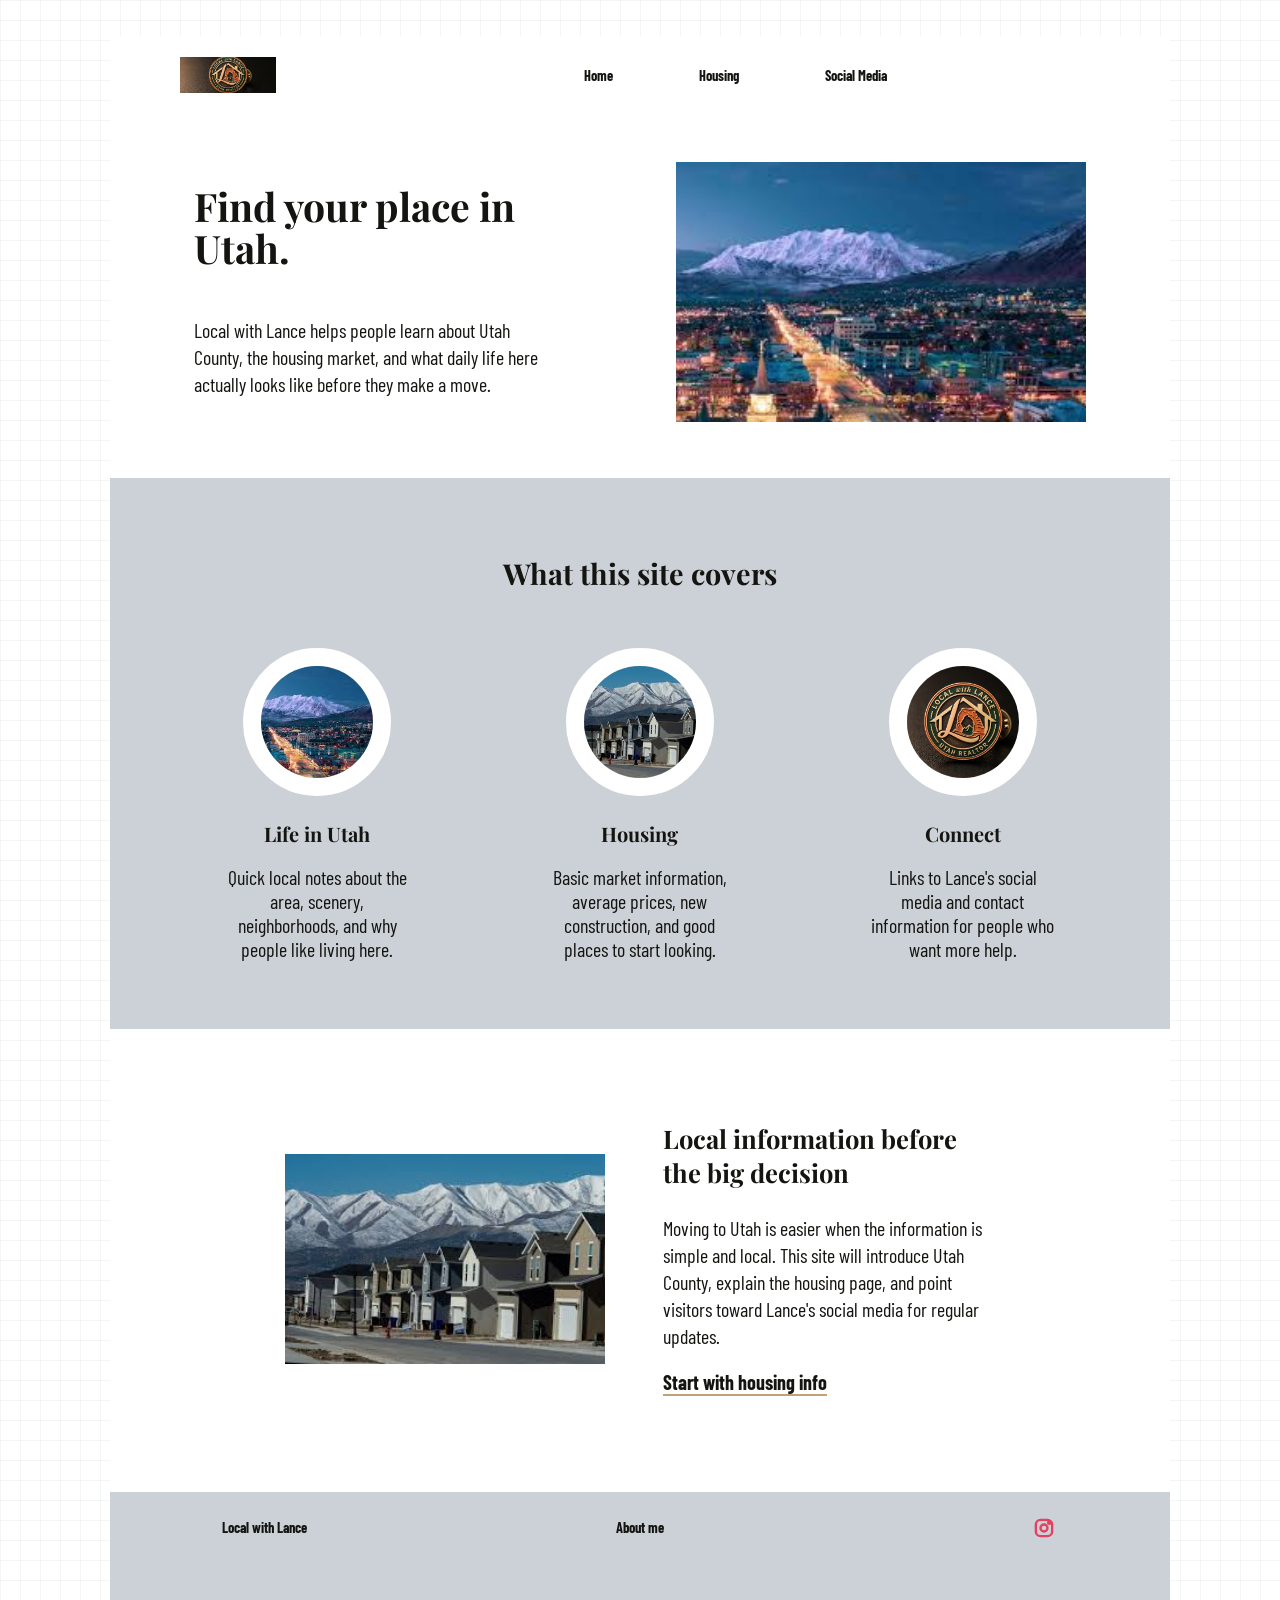
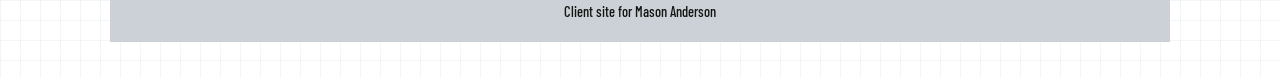
==== index.html @ 61007923 "week1 styles and index page" ====
<!DOCTYPE html>
<html lang="en">
<head>
    <meta charset="UTF-8">
    <meta name="viewport" content="width=device-width, initial-scale=1.0">
    <title>Local with Lance | Home</title>
    <link rel="preconnect" href="https://fonts.googleapis.com">
    <link rel="preconnect" href="https://fonts.gstatic.com" crossorigin>
    <link href="https://fonts.googleapis.com/css2?family=Barlow+Condensed:wght@400;500;600;700&family=Playfair+Display:wght@700&display=swap" rel="stylesheet">
    <link rel="stylesheet" href="styles/style.css">
</head>
<body>
    <div id="content">
        <header>
            <a class="logo-link" href="index.html">
                <img src="images/Lance_logo.png" alt="Local with Lance logo">
            </a>
            <nav>
                <a href="index.html">Home</a>
                <a href="housing.html">Housing</a>
                <a href="social-media.html">Social Media</a>
            </nav>
        </header>

        <main>
            <section class="hero">
                <div class="hero-text">
                    <h1>Find your place in Utah.</h1>
                    <p>
                        Local with Lance helps people learn about Utah County, the housing market,
                        and what daily life here actually looks like before they make a move.
                    </p>
                </div>
                <img src="images/Utah_county.jpeg" alt="Utah County city lights at night with mountains behind them">
            </section>

            <section class="quick-info">
                <h2>What this site covers</h2>
                <div class="info-grid">
                    <article>
                        <div class="circle-image">
                            <img src="images/Utah_county.jpeg" alt="Utah County at night">
                        </div>
                        <h3>Life in Utah</h3>
                        <p>Quick local notes about the area, scenery, neighborhoods, and why people like living here.</p>
                    </article>
                    <article>
                        <div class="circle-image">
                            <img src="images/houses.jpeg" alt="Homes in Utah with snowy mountains">
                        </div>
                        <h3>Housing</h3>
                        <p>Basic market information, average prices, new construction, and good places to start looking.</p>
                    </article>
                    <article>
                        <div class="circle-image">
                            <img src="images/Lance_logo.png" alt="Local with Lance brand mark">
                        </div>
                        <h3>Connect</h3>
                        <p>Links to Lance's social media and contact information for people who want more help.</p>
                    </article>
                </div>
            </section>

            <section class="feature">
                <img src="images/houses.jpeg" alt="New homes near mountains in Utah">
                <div>
                    <h2>Local information before the big decision</h2>
                    <p>
                        Moving to Utah is easier when the information is simple and local. This site will
                        introduce Utah County, explain the housing page, and point visitors toward Lance's
                        social media for regular updates.
                    </p>
                    <a class="text-link" href="housing.html">Start with housing info</a>
                </div>
            </section>
        </main>

        <footer>
            <a class="footer-logo" href="index.html">Local with Lance</a>
            <a href="about.html">About me</a>
            <a class="instagram-link" href="#" aria-label="Instagram">
                <svg viewBox="0 0 24 24" aria-hidden="true">
                    <rect x="5" y="5" width="14" height="14" rx="4"></rect>
                    <circle cx="12" cy="12" r="3"></circle>
                    <circle cx="16.5" cy="7.5" r="1"></circle>
                </svg>
            </a>
            <p>Client site for Mason Anderson</p>
        </footer>
    </div>
</body>
</html>
---- styles/style.css ----
:root {
    --primary: #C2A178;
    --secondary: #141410;
    --accent: #2F3E46;
    --paper: #F4EDE4;
    --soft-gray: #CBD1D7;
    --image-gray: #EDF0F2;
}

* {
    box-sizing: border-box;
}

body {
    margin: 0;
    background:
        linear-gradient(rgba(47, 62, 70, 0.05) 1px, transparent 1px),
        linear-gradient(90deg, rgba(47, 62, 70, 0.05) 1px, transparent 1px),
        #ffffff;
    background-size: 20px 20px;
    color: var(--secondary);
    font-family: "Barlow Condensed", "Franklin Gothic Medium", sans-serif;
    font-size: 20px;
}

a {
    color: var(--secondary);
    text-decoration: none;
}

a:hover {
    color: var(--accent);
}

#content {
    max-width: 1060px;
    margin: 36px auto;
    background: #ffffff;
}

header {
    display: grid;
    grid-template-columns: 190px 1fr;
    align-items: center;
    min-height: 78px;
    padding: 0 70px;
}

.logo-link {
    width: 96px;
    height: 36px;
    display: block;
    overflow: hidden;
    background: var(--image-gray);
}

.logo-link img {
    width: 100%;
    height: 100%;
    object-fit: cover;
}

nav {
    display: flex;
    justify-content: center;
    gap: 86px;
    font-weight: 700;
    font-size: 0.9rem;
}

.hero {
    display: grid;
    grid-template-columns: 1fr 410px;
    gap: 72px;
    align-items: center;
    min-height: 360px;
    padding: 48px 84px 56px;
}

.hero h1,
h2,
h3 {
    margin: 0;
    font-family: "Playfair Display", Georgia, serif;
}

.hero h1 {
    max-width: 430px;
    font-size: 2.45rem;
    line-height: 1.05;
}

.hero p {
    max-width: 360px;
    margin: 48px 0 0;
    line-height: 1.35;
}

.hero img {
    width: 100%;
    height: 260px;
    display: block;
    object-fit: cover;
    background: var(--image-gray);
}

.quick-info {
    padding: 76px 86px 68px;
    background: var(--soft-gray);
    text-align: center;
}

.quick-info h2 {
    font-size: 1.8rem;
}

.info-grid {
    display: grid;
    grid-template-columns: repeat(3, 1fr);
    gap: 80px;
    margin-top: 56px;
}

.circle-image {
    width: 148px;
    height: 148px;
    margin: 0 auto 24px;
    overflow: hidden;
    border: 18px solid #ffffff;
    border-radius: 50%;
    background: var(--image-gray);
}

.circle-image img {
    width: 100%;
    height: 100%;
    object-fit: cover;
}

.info-grid h3 {
    font-size: 1.25rem;
}

.info-grid p {
    max-width: 185px;
    margin: 18px auto 0;
    line-height: 1.2;
}

.feature {
    display: grid;
    grid-template-columns: 320px 1fr;
    gap: 58px;
    align-items: center;
    padding: 92px 175px 96px;
}

.feature img {
    width: 320px;
    height: 210px;
    display: block;
    object-fit: cover;
    background: var(--image-gray);
}

.feature h2 {
    font-size: 1.6rem;
}

.feature p {
    max-width: 360px;
    margin: 26px 0 20px;
    line-height: 1.35;
}

.text-link {
    display: inline-block;
    border-bottom: 2px solid var(--primary);
    font-weight: 700;
}

footer {
    display: grid;
    grid-template-columns: 1fr 1fr 1fr;
    align-items: center;
    min-height: 150px;
    padding: 0 112px;
    background: var(--soft-gray);
    font-weight: 700;
    font-size: 0.9rem;
}

.footer-logo {
    justify-self: start;
}

footer > a:nth-child(2) {
    justify-self: center;
}

.instagram-link {
    width: 28px;
    height: 28px;
    justify-self: end;
    color: #e4405f;
}

.instagram-link svg {
    width: 28px;
    height: 28px;
    fill: none;
    stroke: currentColor;
    stroke-width: 2;
    stroke-linecap: round;
    stroke-linejoin: round;
}

footer p {
    grid-column: 1 / 4;
    margin: 18px 0 0;
    text-align: center;
    font-weight: 500;
}

@media screen and (max-width: 800px) {
    #content {
        margin: 0;
    }

    header {
        grid-template-columns: 1fr;
        gap: 22px;
        padding: 28px;
        text-align: center;
    }

    .logo-link {
        margin: 0 auto;
    }

    nav {
        gap: 28px;
        flex-wrap: wrap;
    }

    .hero,
    .feature {
        grid-template-columns: 1fr;
        padding: 56px 32px;
    }

    .hero {
        gap: 38px;
    }

    .hero p {
        margin-top: 28px;
    }

    .info-grid {
        grid-template-columns: 1fr;
        gap: 46px;
    }

    .quick-info {
        padding: 56px 32px;
    }

    .feature img {
        width: 100%;
        height: 220px;
    }

    footer {
        grid-template-columns: 1fr;
        gap: 22px;
        padding: 36px 28px;
        text-align: center;
    }

    .footer-logo,
    footer > a:nth-child(2),
    .instagram-link {
        justify-self: center;
    }

    footer p {
        grid-column: 1;
    }
}
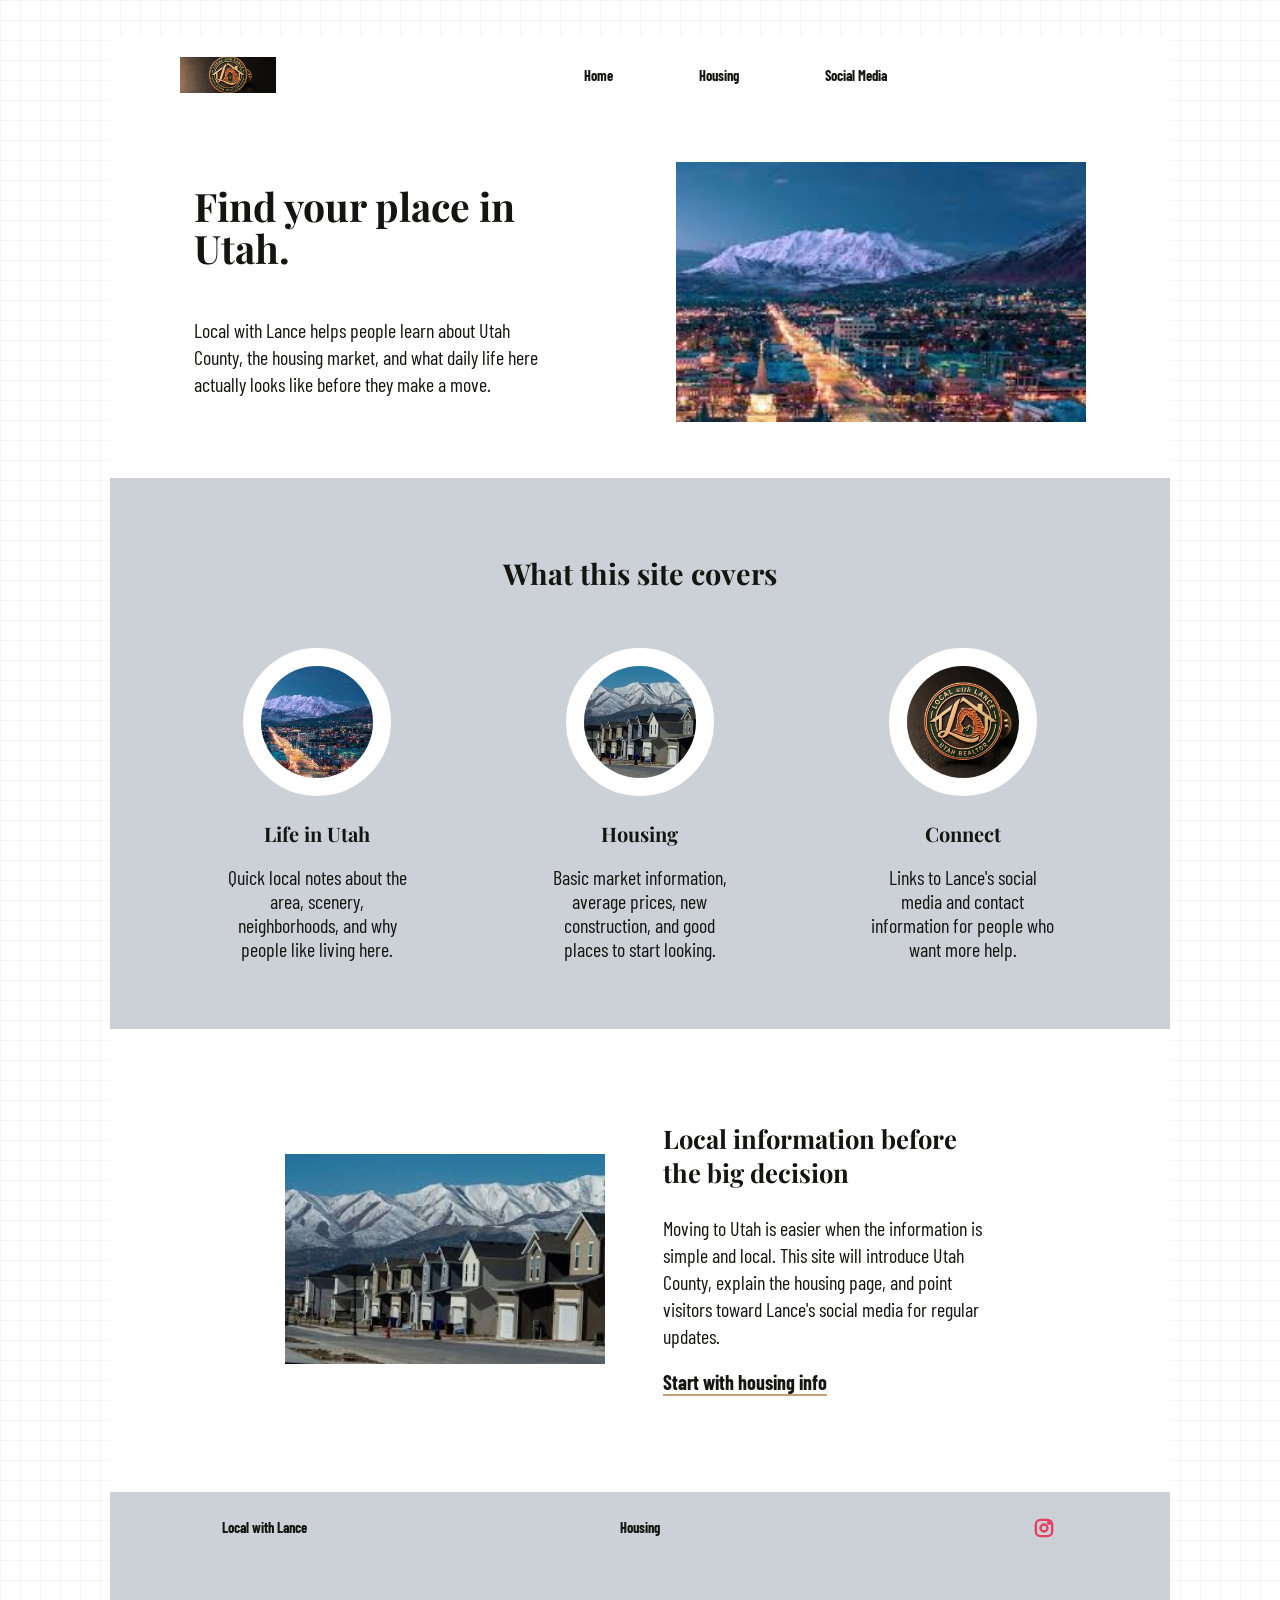
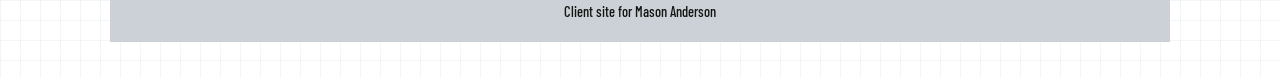
==== commit 0e077157: "fix homepage footer links" ====
--- a/index.html
+++ b/index.html
@@ -77,8 +77,8 @@
 
         <footer>
             <a class="footer-logo" href="index.html">Local with Lance</a>
-            <a href="about.html">About me</a>
-            <a class="instagram-link" href="#" aria-label="Instagram">
+            <a href="housing.html">Housing</a>
+            <a class="instagram-link" href="social-media.html" aria-label="Social Media">
                 <svg viewBox="0 0 24 24" aria-hidden="true">
                     <rect x="5" y="5" width="14" height="14" rx="4"></rect>
                     <circle cx="12" cy="12" r="3"></circle>
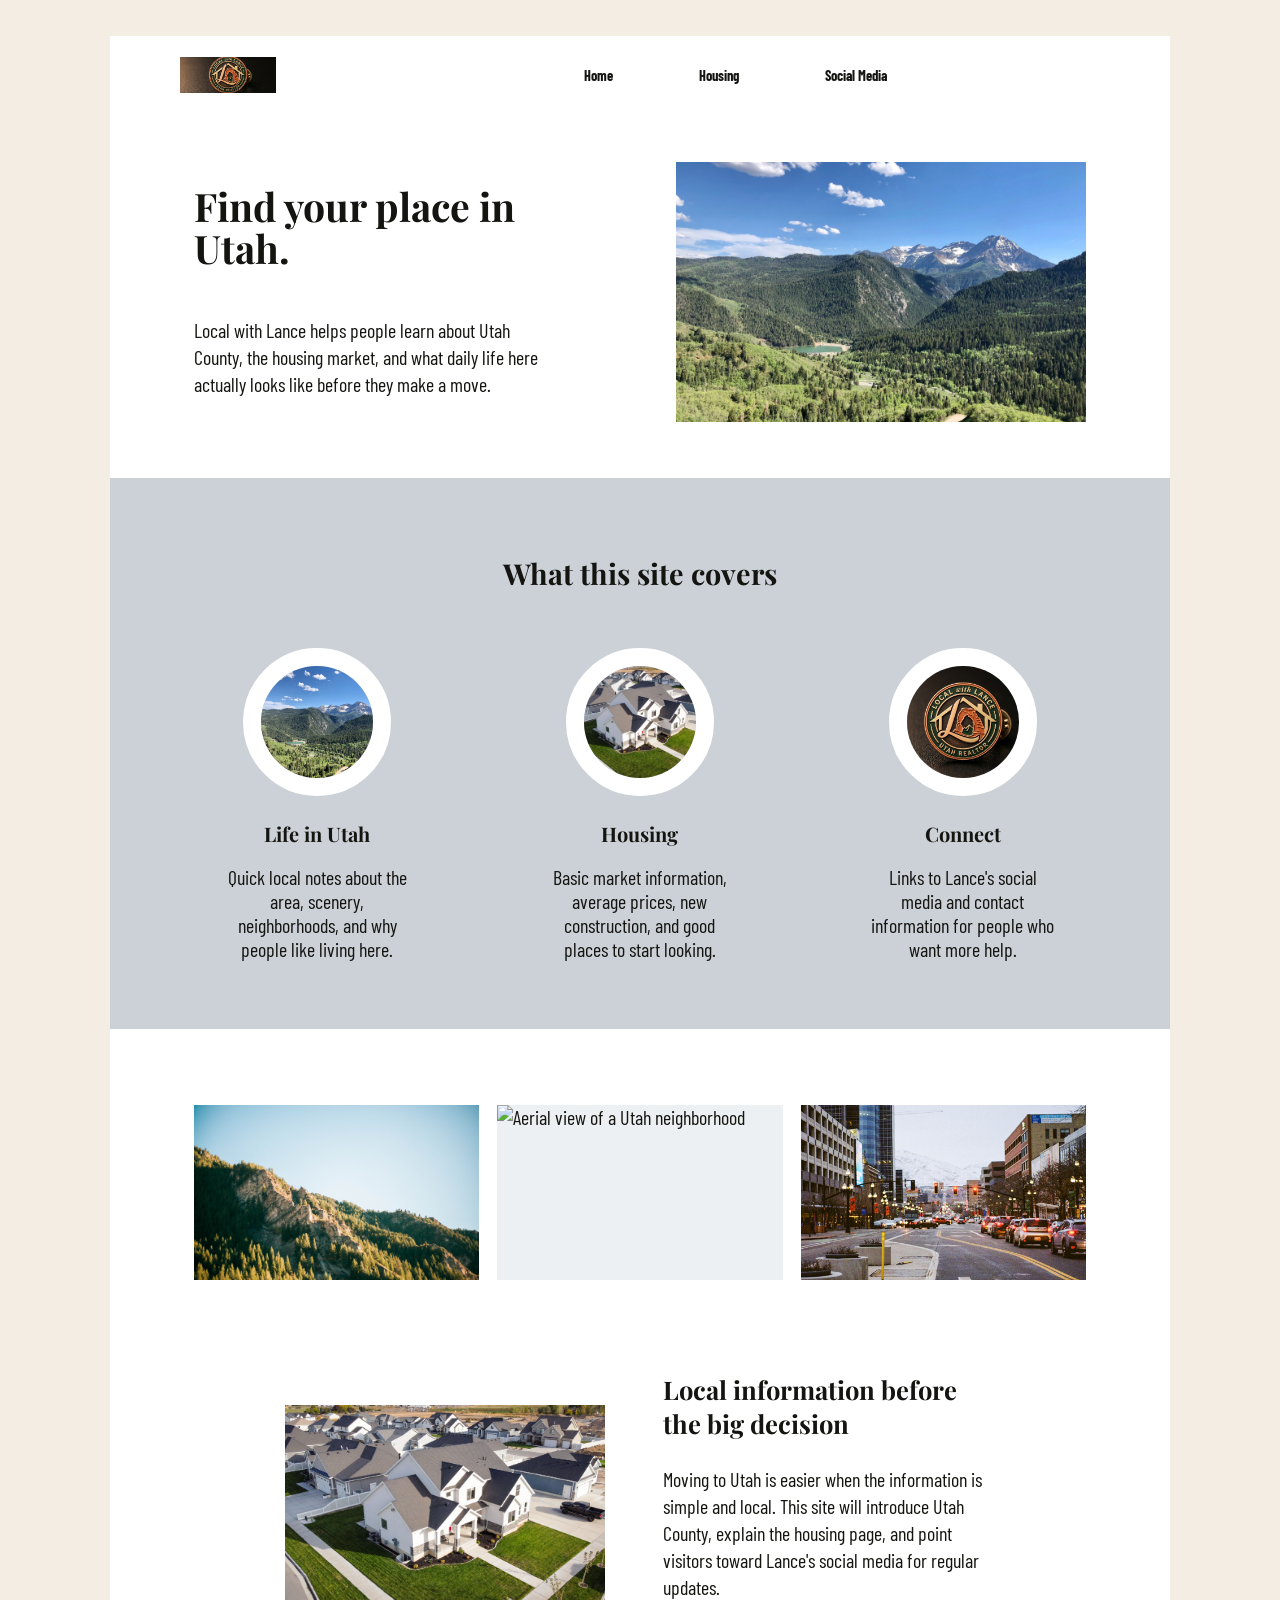
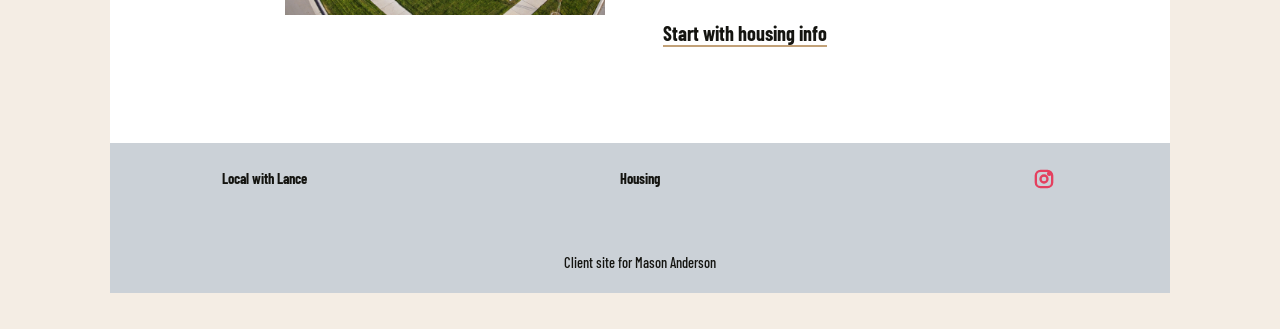
==== commit 1a893e56: "add better site images" ====
--- a/index.html
+++ b/index.html
@@ -31,7 +31,7 @@
                         and what daily life here actually looks like before they make a move.
                     </p>
                 </div>
-                <img src="images/Utah_county.jpeg" alt="Utah County city lights at night with mountains behind them">
+                <img src="images/Utah_county.jpeg" alt="Green Utah mountain valley">
             </section>
 
             <section class="quick-info">
@@ -39,14 +39,14 @@
                 <div class="info-grid">
                     <article>
                         <div class="circle-image">
-                            <img src="images/Utah_county.jpeg" alt="Utah County at night">
+                            <img src="images/Utah_county.jpeg" alt="Utah mountain valley">
                         </div>
                         <h3>Life in Utah</h3>
                         <p>Quick local notes about the area, scenery, neighborhoods, and why people like living here.</p>
                     </article>
                     <article>
                         <div class="circle-image">
-                            <img src="images/houses.jpeg" alt="Homes in Utah with snowy mountains">
+                            <img src="images/houses.jpeg" alt="Aerial view of a Utah neighborhood">
                         </div>
                         <h3>Housing</h3>
                         <p>Basic market information, average prices, new construction, and good places to start looking.</p>
@@ -61,8 +61,14 @@
                 </div>
             </section>
 
+            <section class="photo-row" aria-label="Utah area photos">
+                <img src="images/provo-canyon.jpeg" alt="Provo Canyon mountain view">
+                <img src="images/neighborhood.jpeg" alt="Aerial view of a Utah neighborhood">
+                <img src="images/city-street.jpeg" alt="Utah city street with mountains in the distance">
+            </section>
+
             <section class="feature">
-                <img src="images/houses.jpeg" alt="New homes near mountains in Utah">
+                <img src="images/houses.jpeg" alt="Aerial view of homes in a Utah neighborhood">
                 <div>
                     <h2>Local information before the big decision</h2>
                     <p>
--- a/styles/style.css
+++ b/styles/style.css
@@ -13,11 +13,7 @@
 
 body {
     margin: 0;
-    background:
-        linear-gradient(rgba(47, 62, 70, 0.05) 1px, transparent 1px),
-        linear-gradient(90deg, rgba(47, 62, 70, 0.05) 1px, transparent 1px),
-        #ffffff;
-    background-size: 20px 20px;
+    background: var(--paper);
     color: var(--secondary);
     font-family: "Barlow Condensed", "Franklin Gothic Medium", sans-serif;
     font-size: 20px;
@@ -145,6 +141,21 @@
     max-width: 185px;
     margin: 18px auto 0;
     line-height: 1.2;
+}
+
+.photo-row {
+    display: grid;
+    grid-template-columns: repeat(3, 1fr);
+    gap: 18px;
+    padding: 76px 84px 0;
+}
+
+.photo-row img {
+    width: 100%;
+    height: 175px;
+    display: block;
+    object-fit: cover;
+    background: var(--image-gray);
 }
 
 .feature {
@@ -266,6 +277,11 @@
         padding: 56px 32px;
     }
 
+    .photo-row {
+        grid-template-columns: 1fr;
+        padding: 48px 32px 0;
+    }
+
     .feature img {
         width: 100%;
         height: 220px;
@@ -288,3 +304,20 @@
         grid-column: 1;
     }
 }
+
+
+.chart-images {
+    display: grid;
+    grid-template-columns: repeat(2, 1fr);
+    gap: 18px;
+}
+
+.chart-images img {
+    width: 100%;
+    height: 190px;
+    object-fit: cover;
+}
+
+.feature-text p {
+    max-width: 390px;
+}
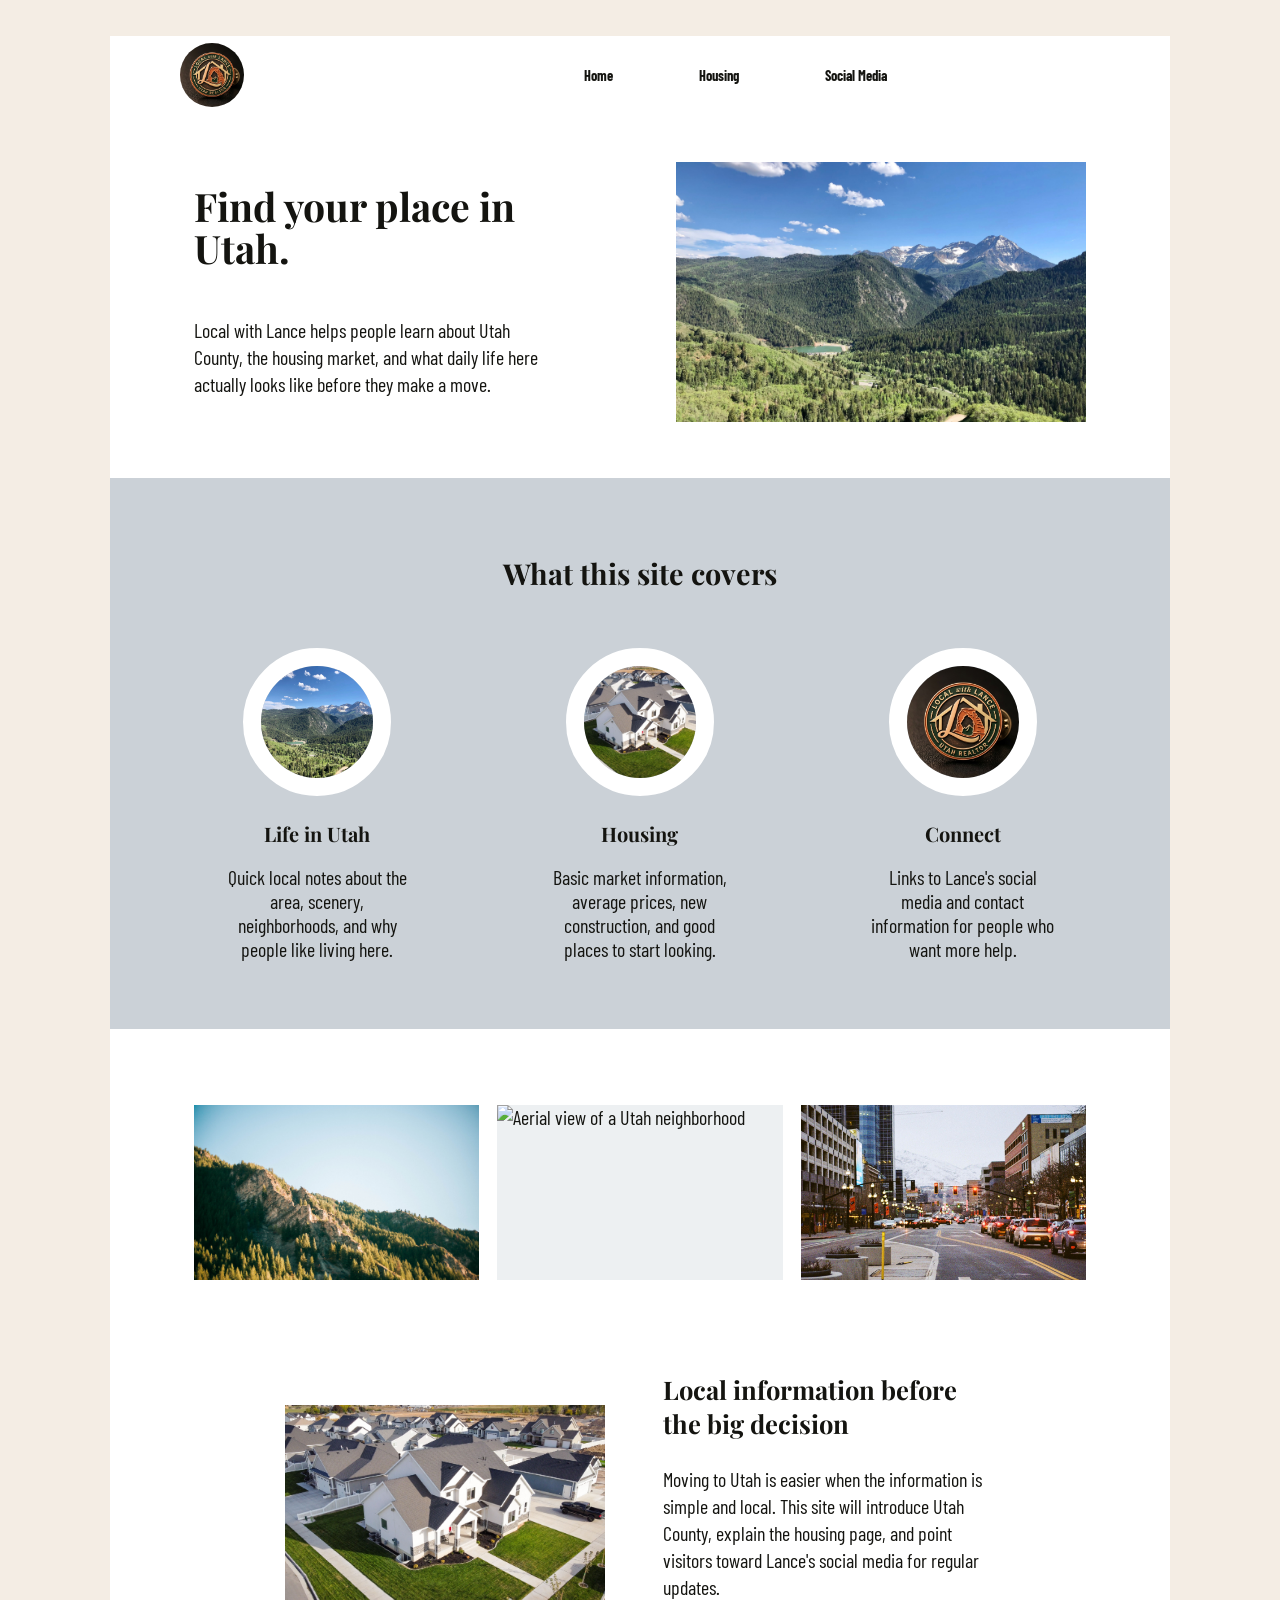
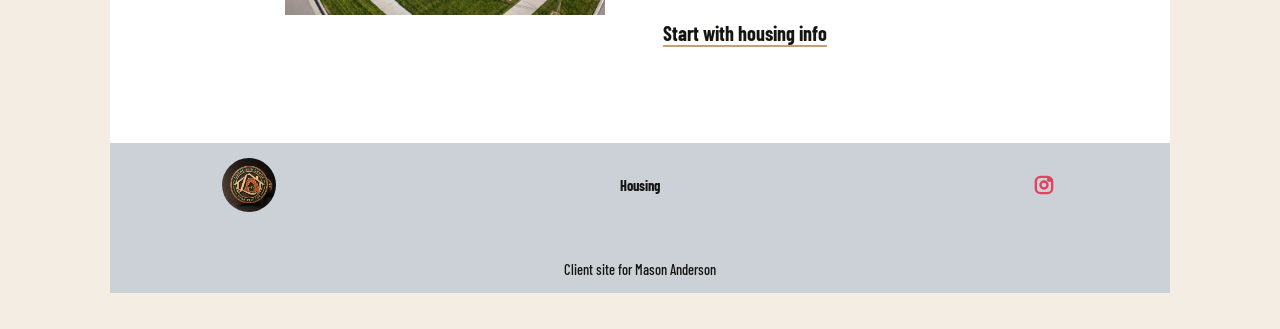
==== commit 12293037: "use circular logo" ====
--- a/index.html
+++ b/index.html
@@ -82,7 +82,9 @@
         </main>
 
         <footer>
-            <a class="footer-logo" href="index.html">Local with Lance</a>
+            <a class="footer-logo" href="index.html" aria-label="Local with Lance home">
+                <img src="images/Lance_logo.png" alt="Local with Lance logo">
+            </a>
             <a href="housing.html">Housing</a>
             <a class="instagram-link" href="social-media.html" aria-label="Social Media">
                 <svg viewBox="0 0 24 24" aria-hidden="true">
--- a/styles/style.css
+++ b/styles/style.css
@@ -43,11 +43,13 @@
 }
 
 .logo-link {
-    width: 96px;
-    height: 36px;
-    display: block;
+    width: 64px;
+    height: 64px;
+    display: grid;
+    place-items: center;
     overflow: hidden;
-    background: var(--image-gray);
+    border-radius: 50%;
+    background: #ffffff;
 }
 
 .logo-link img {
@@ -202,7 +204,20 @@
 }
 
 .footer-logo {
+    width: 54px;
+    height: 54px;
+    display: grid;
+    place-items: center;
+    overflow: hidden;
+    border-radius: 50%;
+    background: #ffffff;
     justify-self: start;
+}
+
+.footer-logo img {
+    width: 100%;
+    height: 100%;
+    object-fit: cover;
 }
 
 footer > a:nth-child(2) {
